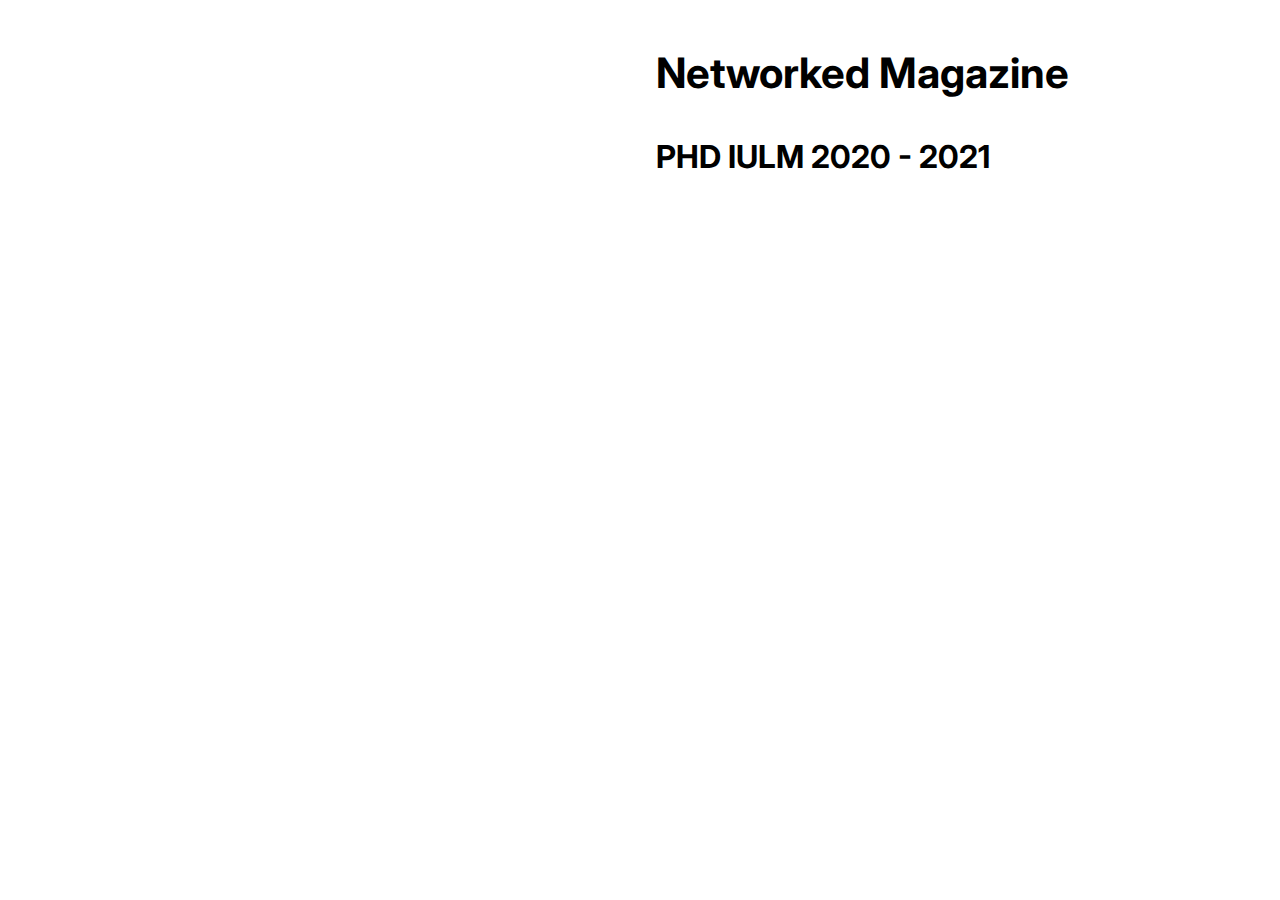
==== homepage.html @ 7fcd6064 "init" ====
<!DOCTYPE html>
<html lang="en">

<head>
	<meta charset="UTF-8">
	<meta name="viewport" content="width=device-width, initial-scale=1.0">
	<title>Networked Magazine</title>

	<link rel="stylesheet" href="https://fonts.googleapis.com/css2?family=Inter:wght@300;500&display=swap">
	<link rel="stylesheet" href="css/style.css" />
	<link rel="stylesheet" href="css/style_home.css" />

	<script src="/js/arena_home.js" defer></script>

</head>

<body>
	<main>
		<div id="channel-images"></div>
		<div id="channel-contents">
			<h1>Networked Magazine</h1>
			<h2>PHD IULM 2020 - 2021</h2>
		</div>
	</main>
</body>

</html>
---- css/style.css ----
html {
  scroll-behavior: smooth;
}

body {
  margin: 0;
  font-family: 'Inter', sans-serif;
  font-size: 21px;
	font-size: clamp(16px, 3vw, 21px);
  line-height: 1.4;
  font-weight: 300;
}

* {
	box-sizing: border-box;
}

nav {
	position: fixed;
	top:0;
	left: 0px;
	right: 0px;

	height: 48px;
	margin: 16px;


	display: flex;
	justify-content: center;
	align-items: center;

	overflow: hidden;
	z-index: 100;

	background-color: #fff;
	border-radius:6px;
	border: 1px solid black;
}

#nav--progress-bar {
  height: 100%;
  width: 0%;
  position: absolute;
  left:0;
  z-index: 0;
}


.nav__home{
	display: block;
  position: absolute;
  left: 16px;
  top: 13px;
  border: 1px solid currentColor;
  width: 22px;
  height: 22px;
  transition: all 0.3s ease;
  border-radius: 50%;
  z-index: 5;
}

.nav__home:hover{
  background-color: #222;

}

.nav__title {
  font-size: 21px;
  font-size: clamp(16px, 3vw, 21px);
  white-space: nowrap;
  overflow: hidden;
  text-overflow: ellipsis;
	font-weight: 300;
  margin: 0 16px;
  z-index: 5;
}

nav svg {
  vertical-align: middle;
  height: 30px;
  width: 30px;
}

.nav__prev {
  transform: scaleX(-1);
}
.nav__next {
   z-index: 5;
}







.about--icon{
  font-size: 15px;
  text-align: center;
  line-height: 25px;
  display: inline-block;
  vertical-align: middle;
  border: 1px solid black;
  border-radius: 50%;
  width: 25px;
  height: 25px;
  transition: all 0.3s ease;

}

.about--icon:hover{
  background: black;
  color: white;
}

header {
	display:flex;
	min-height: 500px;
	height: 66.66vmin;
	margin: 82px 16px;

	border: 1px solid currentColor;
}

.header__cover {
  width: 50%;
}

 header  img {
  object-fit: cover;
  object-position: center;
  margin: 0;
  padding: 0;
}

.header__content {
	width: 50%;
	display: flex;
	flex-direction: column;
	padding: 16px;

	/* padding-top:100px; */

}

header h1 {
  font-size: 42px;
  font-size: clamp(28px, 3vw, 74px);
  line-height: 1.2;
  font-weight: 500;
  margin: 0;

}

header h2 {
  font-size: 32px;
  font-size: clamp(19px, 1.5vw, 28px);
  font-weight: 500;
  max-width: 700px;
}

.authors {
  font-size: 16px;
  margin-top: auto;
  margin-bottom: 0;
}
.tags {
  margin-top: 0;
  display: flex;
  flex-wrap: wrap;
}

ul {
  list-style: none;
  padding-left: 0;
}

.tags li {
  margin: 1px;
  padding: 0 12px;
  border-radius: 15px;
  border: 1px solid currentColor;
  font-weight: 300;
  height: 26px;
  line-height: 22px;
  font-size: 14px;
}


article {
  max-width: 800px;
  margin: 0 auto;
  padding: 0 16px;
}

a {
  color: currentColor;
  text-decoration: none;
}
a:hover {
  text-decoration: none;
}

p {
  margin: 29px 0;
}

.intro {
  font-size: 28px;
  font-weight: 500;
}


.highlighted-text {
	font-size: clamp(24px, 3vw, 36px);

  line-height: 1.3;
  font-weight: 500;
  color: lightslategrey;

}

figure img {
  width: 100%;
  height: auto;
  max-height: 100vh;
  object-fit: cover;

}

figure {
  width: 1040px;
  transform: translateX(-120px);
  height: auto;
  display: block;
  margin: auto;
}

figcaption {
  font-size: 16px;
  margin: 16px auto;
  /* color: lightslategrey; */
}


.embed-content {
position: relative;
padding-bottom: 56.25%;
height: 0;
overflow: hidden;
max-width: 100%;
}

.embed-content iframe {
position: absolute;
top: 0;
left: 0;
width: 100%;
height: 100%;
}

/* Footer e annotazioni */

footer {
  border-top: 1px solid currentColor;
  margin-top: 96px;
  padding: 16px;
}

.note {
  display: inline-block;
  color: currentColor;
  border: 1px solid currentColor;
  border-radius: 16px;
  min-width: 32px;
  height: 24px;
  text-align: center;
  font-size: 14px;
  line-height: 24px;
  vertical-align: top;
  margin: 0 0.25rem;
}

.note:hover {
  /* background-color: currentColor;
  color: white; */
  text-decoration: none;
}


footer ul  {
  margin: 48px 0;
}

.notes li {
  max-width: 800px;
  display: flex;
  margin: 8px auto;
  font-size: 14px;
}

.notes li a {
  /* color: currentColor; */
}

.notes li .note {
  margin-right: 36px;
}

@media (max-width:1024px)  {
  figure {
    width: 100%;
    transform: translateX(0);
  }

  header {
    display: flex;
    flex-flow: row wrap;
	height: auto;
  margin: 82px 16px;

  }
  header .header__content,
  header .header__cover
{
	width: 100%;
  min-height: calc(50vh - 50px);

}




	/* editorial trick */
	h1 br{
		display: none;
  }
  
  h1 {
    font-size: 28px;
    font-size: clamp(28px, 3vw, 74px);
  }

  .intro {
    font-size: 24px;
    font-size: clamp(24px, 3vw, 36px);
  
    line-height: 1.3;
    font-weight: 500;
    
  }

  .note {

    vertical-align: middle;
    border-radius: 14px;
    min-width: 26px;
    height: 20px;

    font-size: 11px;
    line-height: 19px;

    margin: 0 0.25rem;
  }





}

@media (max-width:768px)  {
  .nav__prev{
    margin-left: 48px;
  }

  .nav__next{
    margin-right: 8px;
  }

}
---- css/style_home.css ----
main {
	display: flex;
	overflow-y: hidden;
	height: 100vh;
}

main > * {
	flex: 1;
	overflow-y: scroll;
	padding: 16px;
}

#channel-images figure {
	width: 100%;
	transform: none;
}


.article-card {
	min-height: 300px;
	/* background-color: #eee; */
	padding: 16px;
	border: 1px solid black;
	border-radius: 8px;
	display: flex;
	flex-direction: column;
}

#channel-contents > * + * {
margin-top: 32px;
}

#channel-contents:last-child {
	margin-bottom: 32px;
}

.card--title{
	margin: 8px 0;
}

.card--description{
	margin: 0;
	font-size: 16px;
}

.card--author{
	margin-top: auto;
}
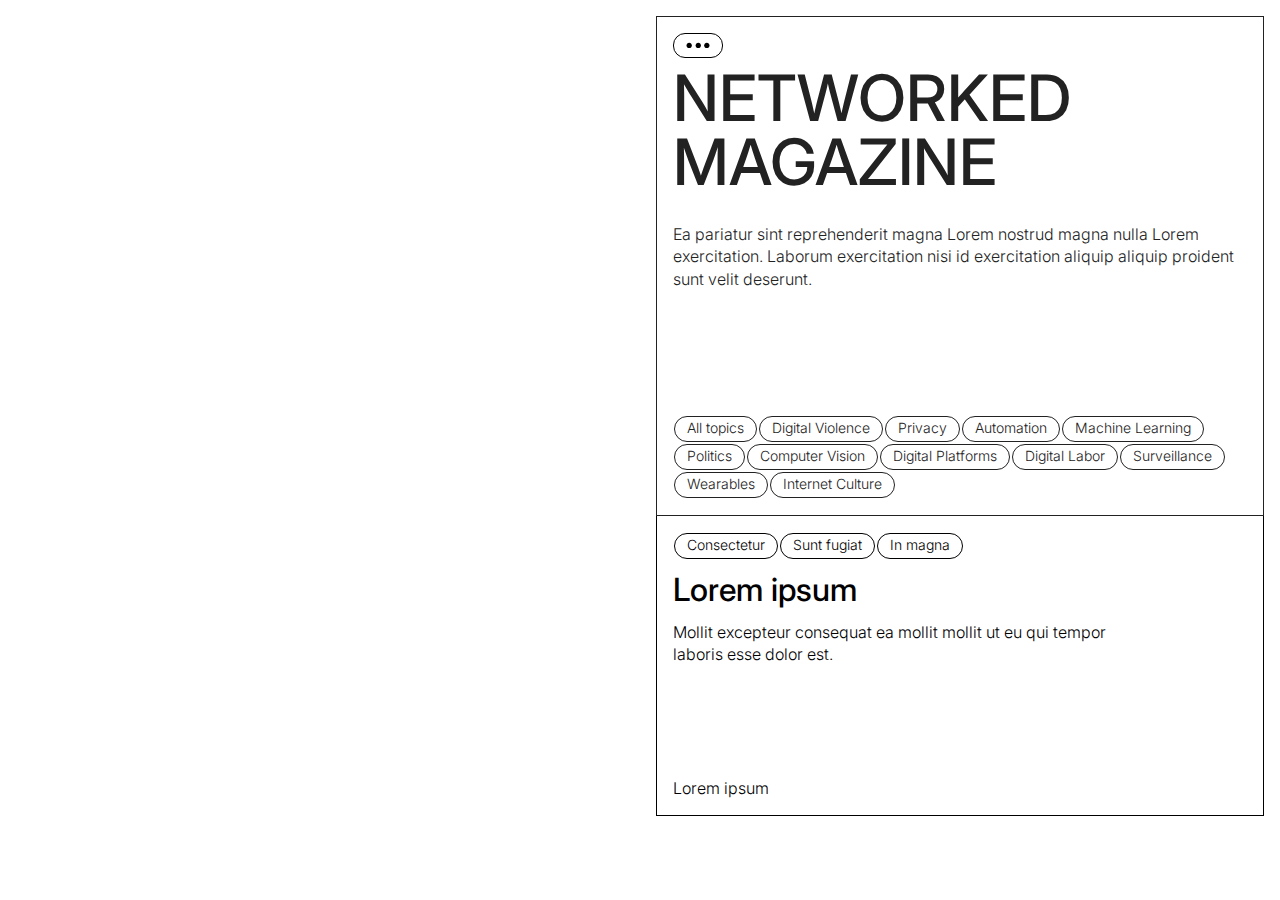
==== commit f9799540: "youtube embed, quote block" ====
--- a/homepage.html
+++ b/homepage.html
@@ -18,8 +18,50 @@
 	<main>
 		<div id="channel-images"></div>
 		<div id="channel-contents">
-			<h1>Networked Magazine</h1>
-			<h2>PHD IULM 2020 - 2021</h2>
+
+		<header class="intro">
+			<button id="toggle-panel" aria-expanded="false" aria-label="ToggleAbout">
+				<svg viewBox="0 0 80 50" fill="none" xmlns="http://www.w3.org/2000/svg">
+					<path fill="currentColor"
+						d="M53.3721 24.814C53.3721 28.0249 55.9751 30.6279 59.186 30.6279C62.397 30.6279 65 28.0249 65 24.814C65 21.603 62.397 19 59.186 19C55.9751 19 53.3721 21.603 53.3721 24.814Z" />
+					<path fill="currentColor"
+						d="M34.7674 24.814C34.7674 28.0249 37.3704 30.6279 40.5814 30.6279C43.7924 30.6279 46.3953 28.0249 46.3953 24.814C46.3953 21.603 43.7924 19 40.5814 19C37.3704 19 34.7674 21.603 34.7674 24.814Z" />
+					<path fill="currentColor"
+						d="M15 24.814C15 28.0249 17.603 30.6279 20.814 30.6279C24.0249 30.6279 26.6279 28.0249 26.6279 24.814C26.6279 21.603 24.0249 19 20.814 19C17.603 19 15 21.603 15 24.814Z" />
+				</svg>
+			</button>
+			<div class="intro--header">
+				<h1>Networked Magazine</h1>
+				<p>Ea pariatur sint reprehenderit magna Lorem nostrud magna nulla Lorem exercitation. Laborum exercitation nisi id exercitation aliquip aliquip proident sunt velit deserunt.</p>
+			</div>
+			<ul class="tags flex--bottom">
+				<li class="showAll">All topics</li>
+				<li>Digital Violence </li>
+				<li>Privacy </li>
+				<li>Automation </li>
+				<li>Machine Learning </li>
+				<li>Politics </li>
+				<li>Computer Vision </li>
+				<li>Digital Platforms</li>
+				<li>Digital Labor </li>
+				<li>Surveillance </li>
+				<li>Wearables </li>
+				<li>Internet Culture </li>
+			</ul>
+		</header>
+
+
+		<div class="article-card">
+				<ul class="tags">
+					<li>Consectetur</li>
+					<li>Sunt fugiat</li>
+					<li>In magna </li>
+				</ul>
+				<h2 class="card--title">Lorem ipsum</h2>
+				<h3 class="card--description">Mollit excepteur consequat ea mollit mollit ut eu qui tempor laboris esse dolor est.</h3>
+				<p class="card--author">Lorem ipsum</p>
+		</div>
+
 		</div>
 	</main>
 </body>
--- a/css/style.css
+++ b/css/style.css
@@ -258,6 +258,22 @@
 width: 100%;
 height: 100%;
 }
+
+
+/* Quotes */
+
+.quote {
+	border-left: 1px solid #ccc;
+	padding: 0 1em;
+}
+
+.quote h2 {
+	font-style: italic;
+	font-weight: 300;
+	margin
+
+}
+
 
 /* Footer e annotazioni */
 
@@ -335,7 +351,7 @@
 	h1 br{
 		display: none;
   }
-  
+
   h1 {
     font-size: 28px;
     font-size: clamp(28px, 3vw, 74px);
@@ -344,10 +360,10 @@
   .intro {
     font-size: 24px;
     font-size: clamp(24px, 3vw, 36px);
-  
+
     line-height: 1.3;
     font-weight: 500;
-    
+
   }
 
   .note {
--- a/css/style_home.css
+++ b/css/style_home.css
@@ -1,48 +1,148 @@
+html,
+body{
+	font-size: 16px;
+	font-weight: 300;
+}
+
+/* Main */
+
 main {
-	display: flex;
-	overflow-y: hidden;
-	height: 100vh;
+    display: flex;
+    overflow-y: hidden;
+    height: 100vh;
 }
 
 main > * {
-	flex: 1;
-	overflow-y: scroll;
-	padding: 16px;
+    flex: 1;
+    overflow-y: scroll;
+    padding: 16px;
+}
+
+#channel-images {
+	overflow-x: hidden;
 }
 
 #channel-images figure {
-	width: 100%;
 	transform: none;
 }
 
+#channel-images figure img {
+    height: 500px;
+    width: auto;
+}
+
+
+
+/* Header */
+
+header,
+.about {
+	height: 450px;
+    margin: 0;
+    display: flex;
+    flex-direction: column;
+    justify-content: flex-start;
+    padding: 16px;
+    color: #222;
+    background-color: white;
+}
+
+.flex--bottom {
+    margin-top: auto;
+    margin-bottom: 0;
+}
+
+.intro__header {
+    margin-bottom: 21px;
+}
+
+.intro h1 {
+    font-size: 49px;
+    font-size: clamp(42px, 5vw, 72px);
+    line-height: 1;
+    font-weight: 500;
+    text-transform: uppercase;
+    margin: 8px 0;
+}
+
+.intro p {
+	font-size: 16px;
+	font-weight: 300;
+}
+
+#toggle-panel {
+	flex-shrink: 0;
+    position: relative;
+    margin: 0;
+    width: 50px;
+    height: 25px;
+    cursor: pointer;
+    background: white;
+    border: 1px solid currentColor;
+    border-radius: 12px;
+    transition: background-color 0.5s ease, color 0.5s ease;
+}
+
+input:focus,
+button:focus {
+    outline: none;
+}
+
+#toggle-panel svg {
+    width: 100%;
+    height: 100%;
+    position: absolute;
+    top: 0;
+    left: 0;
+}
+
+#toggle-panel:hover {
+    background-color: #ddd;
+}
+
+#toggle-panel[aria-expanded="true"] {
+    color: #eee;
+    background-color: #222;
+    border: none;
+}
+
+
+/* Cards */
 
 .article-card {
-	min-height: 300px;
-	/* background-color: #eee; */
-	padding: 16px;
-	border: 1px solid black;
-	border-radius: 8px;
-	display: flex;
+    min-height: 300px;
+    padding: 16px;
+    border: 1px solid black;
+    border-top: none;
+    display: flex;
 	flex-direction: column;
 }
 
-#channel-contents > * + * {
-margin-top: 32px;
+.article-card ul {
+	margin: 0;
 }
 
-#channel-contents:last-child {
-	margin-bottom: 32px;
+
+
+#channel-contents > *:last-child {
+    margin-bottom: 32px;
 }
 
-.card--title{
+.card--title {
+	font-size: 32px;
+	font-weight: 500;
 	margin: 8px 0;
+	max-width: 45ch;
 }
 
-.card--description{
-	margin: 0;
+.card--description {
+    margin: 0;
 	font-size: 16px;
+	font-weight: 300;
+	max-width: 45ch;
 }
 
-.card--author{
+.card--author {
 	margin-top: auto;
-}
+	margin-bottom: 0;
+}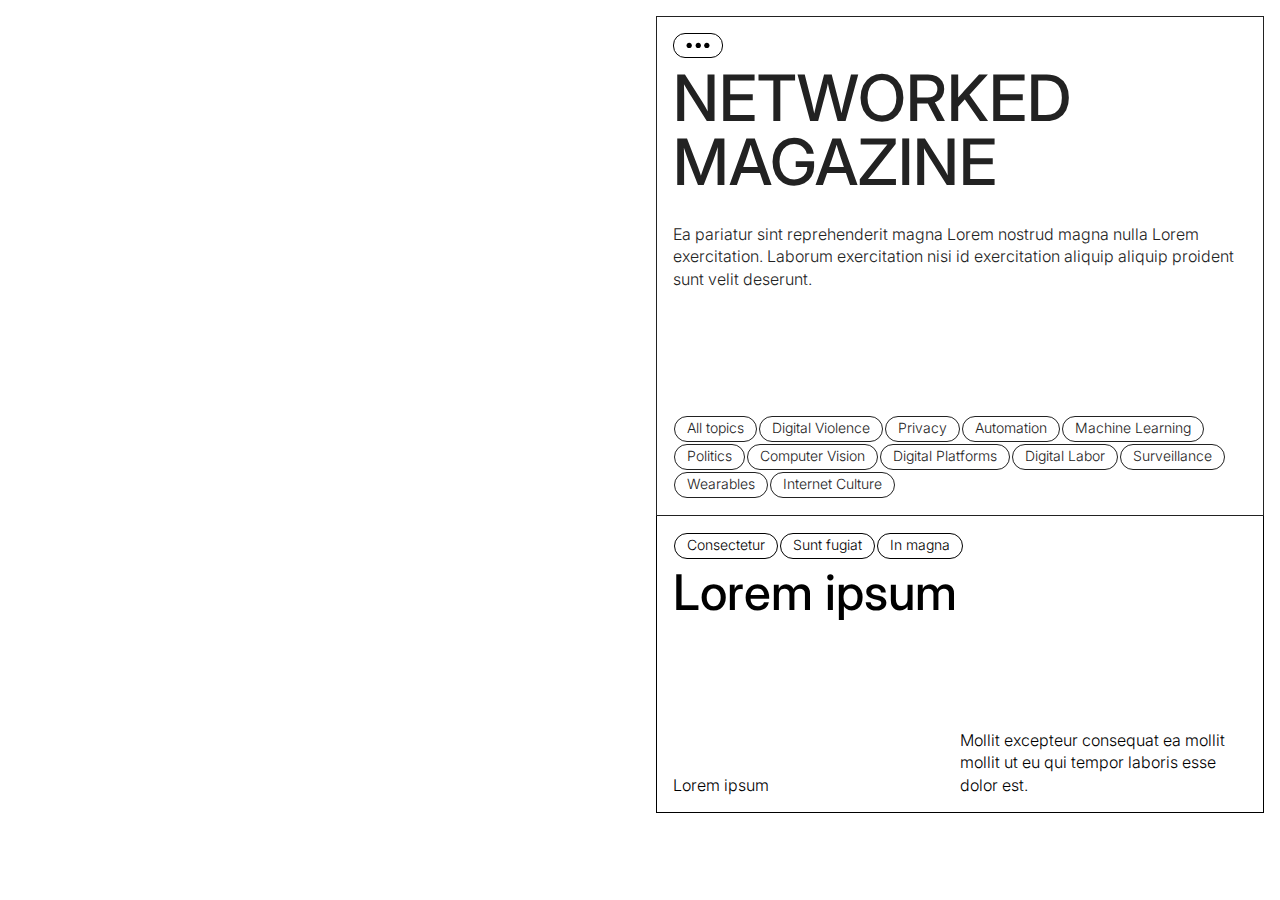
==== commit 605ac97a: "homepage articles card" ====
--- a/homepage.html
+++ b/homepage.html
@@ -58,9 +58,11 @@
 					<li>In magna </li>
 				</ul>
 				<h2 class="card--title">Lorem ipsum</h2>
-				<h3 class="card--description">Mollit excepteur consequat ea mollit mollit ut eu qui tempor laboris esse dolor est.</h3>
-				<p class="card--author">Lorem ipsum</p>
-		</div>
+				<div class="card--info">
+					<p class="card--author">Lorem ipsum</p>
+					<h3 class="card--description">Mollit excepteur consequat ea mollit mollit ut eu qui tempor laboris esse dolor est.</h3>
+				</div>
+			</div>
 
 		</div>
 	</main>
--- a/css/style.css
+++ b/css/style.css
@@ -249,6 +249,7 @@
 height: 0;
 overflow: hidden;
 max-width: 100%;
+margin: 42px 0;
 }
 
 .embed-content iframe {
--- a/css/style_home.css
+++ b/css/style_home.css
@@ -110,7 +110,7 @@
 /* Cards */
 
 .article-card {
-    min-height: 300px;
+    min-height: 33vh;
     padding: 16px;
     border: 1px solid black;
     border-top: none;
@@ -129,20 +129,41 @@
 }
 
 .card--title {
-	font-size: 32px;
+	flex: 1;
+	/* font-size: 32px; */
 	font-weight: 500;
 	margin: 8px 0;
 	max-width: 45ch;
 }
 
+h2.card--title  {
+	font-size: 36px;
+    font-size: clamp(32px, 4vw, 49px);
+    line-height: 1;
+    font-weight: 500;
+    /* text-transform: uppercase; */
+}
+
+.card--info{
+	display: flex;
+	align-items: flex-end;
+}
+
 .card--description {
-    margin: 0;
+	justify-self: flex-end;
+	flex-basis: 50%;
+	flex-grow: 0.5;
+	flex-shrink: 1;
+	margin: 0;
 	font-size: 16px;
 	font-weight: 300;
 	max-width: 45ch;
 }
 
 .card--author {
-	margin-top: auto;
+	flex-basis: 50%;
+	flex-grow: 0.5;
+	flex-shrink: 0;
+	/* margin-top: auto; */
 	margin-bottom: 0;
 }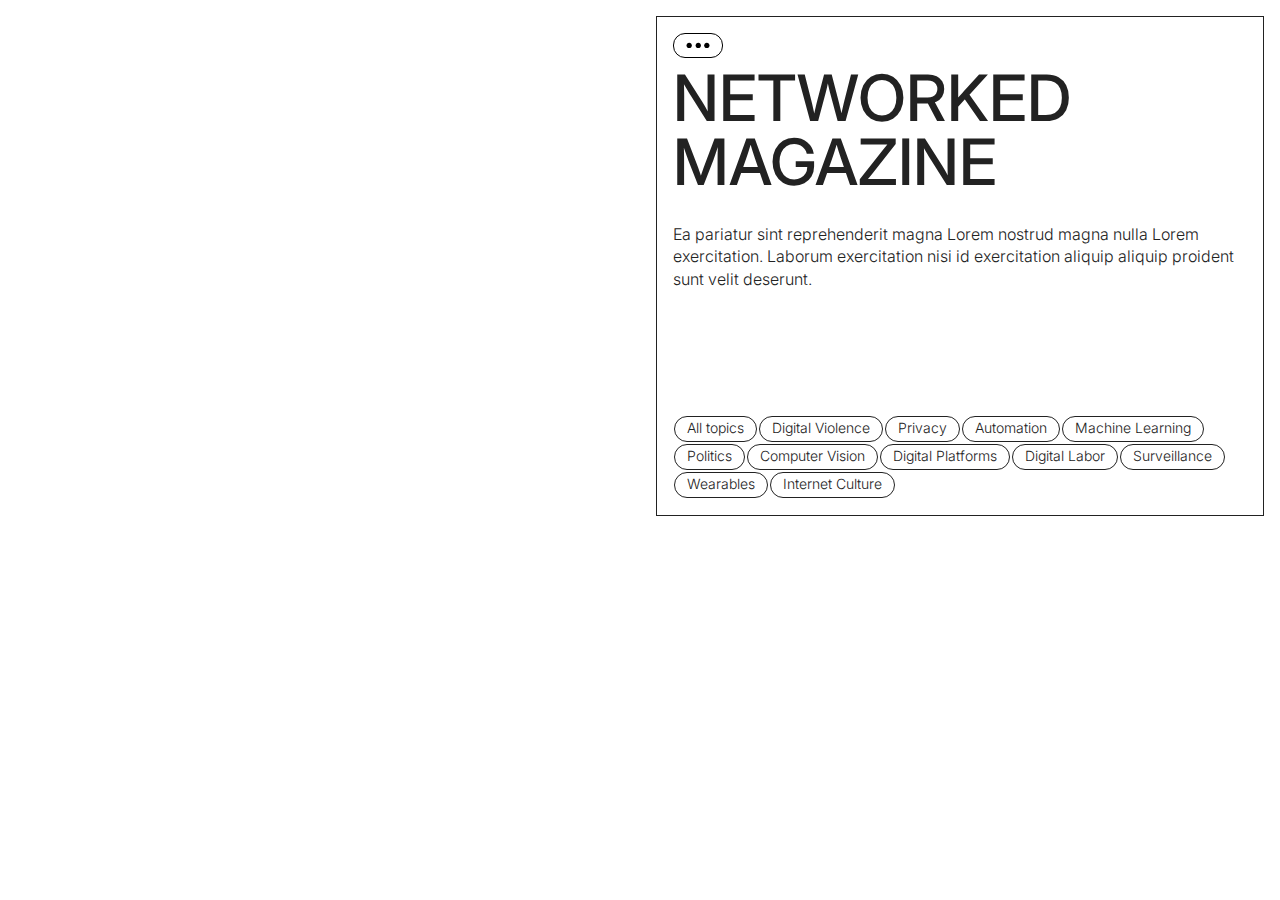
==== commit 2d081cbc: "intersection observer" ====
--- a/homepage.html
+++ b/homepage.html
@@ -17,7 +17,7 @@
 <body>
 	<main>
 		<div id="channel-images"></div>
-		<div id="channel-contents">
+		<div id="channel-contents" data-wrapper>
 
 		<header class="intro">
 			<button id="toggle-panel" aria-expanded="false" aria-label="ToggleAbout">
@@ -51,7 +51,7 @@
 		</header>
 
 
-		<div class="article-card">
+		<!-- <div class="article-card">
 				<ul class="tags">
 					<li>Consectetur</li>
 					<li>Sunt fugiat</li>
@@ -62,7 +62,7 @@
 					<p class="card--author">Lorem ipsum</p>
 					<h3 class="card--description">Mollit excepteur consequat ea mollit mollit ut eu qui tempor laboris esse dolor est.</h3>
 				</div>
-			</div>
+			</div> -->
 
 		</div>
 	</main>
--- a/css/style_home.css
+++ b/css/style_home.css
@@ -24,13 +24,23 @@
 
 #channel-images figure {
 	transform: none;
+	position: absolute;
+	top: 50%;
+	left: 25%;
+	transform: translate(-50%, -50%);
+	opacity: 0;
+	transition: opacity 0.5s ease;
+	pointer-events: none;
 }
 
 #channel-images figure img {
-    height: 500px;
+    height: 400px;
     width: auto;
 }
 
+.is-inview {
+	opacity: 1!important;
+}
 
 
 /* Header */
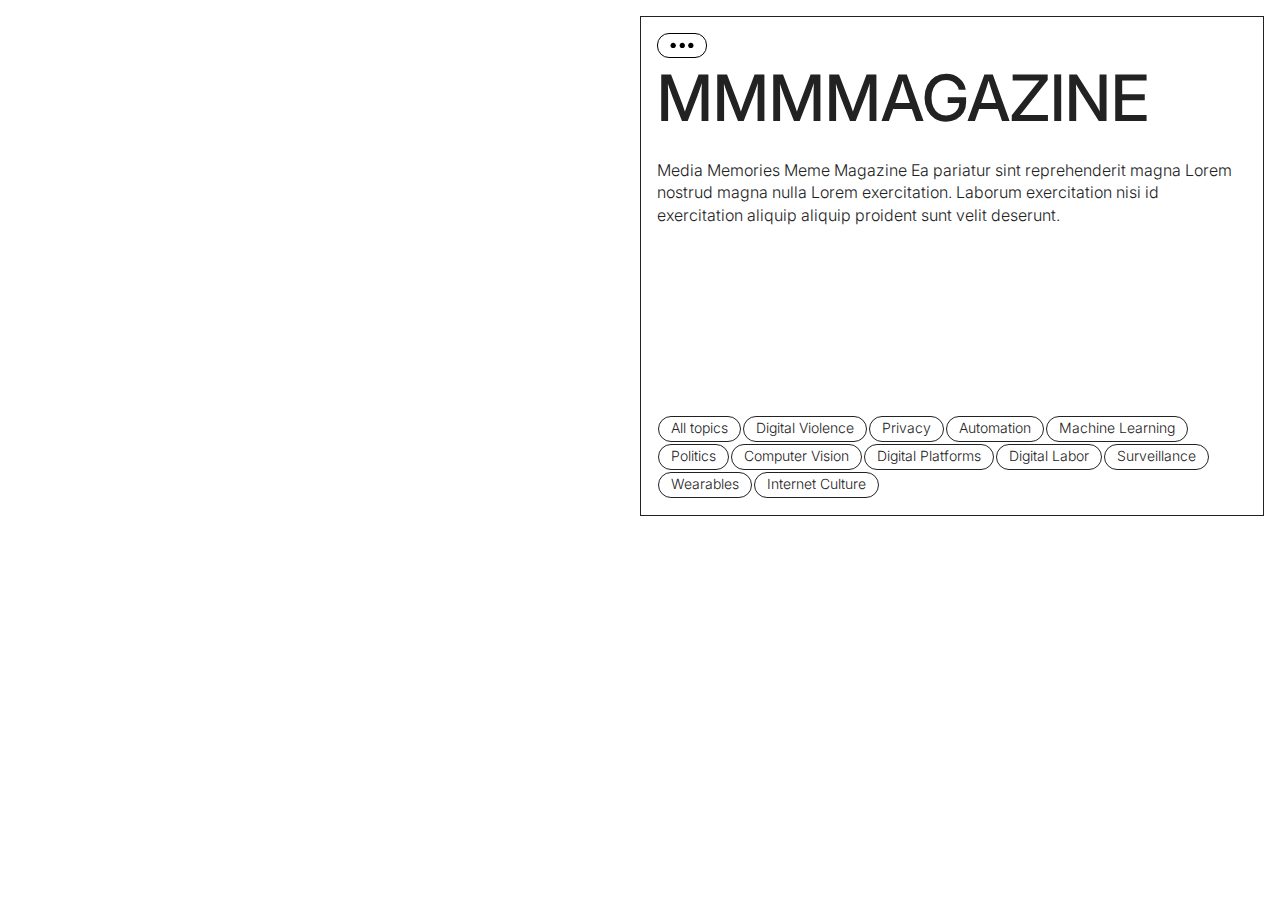
==== commit 857f5151: "image position" ====
--- a/homepage.html
+++ b/homepage.html
@@ -4,7 +4,7 @@
 <head>
 	<meta charset="UTF-8">
 	<meta name="viewport" content="width=device-width, initial-scale=1.0">
-	<title>Networked Magazine</title>
+	<title>M4gazine</title>
 
 	<link rel="stylesheet" href="https://fonts.googleapis.com/css2?family=Inter:wght@300;500&display=swap">
 	<link rel="stylesheet" href="css/style.css" />
@@ -31,8 +31,8 @@
 				</svg>
 			</button>
 			<div class="intro--header">
-				<h1>Networked Magazine</h1>
-				<p>Ea pariatur sint reprehenderit magna Lorem nostrud magna nulla Lorem exercitation. Laborum exercitation nisi id exercitation aliquip aliquip proident sunt velit deserunt.</p>
+				<h1>MMMMagazine</h1>
+				<p>Media Memories Meme Magazine Ea pariatur sint reprehenderit magna Lorem nostrud magna nulla Lorem exercitation. Laborum exercitation nisi id exercitation aliquip aliquip proident sunt velit deserunt.</p>
 			</div>
 			<ul class="tags flex--bottom">
 				<li class="showAll">All topics</li>
--- a/css/style_home.css
+++ b/css/style_home.css
@@ -20,22 +20,26 @@
 
 #channel-images {
 	overflow-x: hidden;
+	padding: 0;
 }
 
 #channel-images figure {
 	transform: none;
 	position: absolute;
 	top: 50%;
-	left: 25%;
-	transform: translate(-50%, -50%);
+	max-width: 50%;
+
+	/* left: 25%; */
+
+	transform: translate(25%, -50%);
 	opacity: 0;
 	transition: opacity 0.5s ease;
-	pointer-events: none;
 }
 
 #channel-images figure img {
-    height: 400px;
-    width: auto;
+	height: 500px;
+	width: auto;
+	max-width: 100%;
 }
 
 .is-inview {
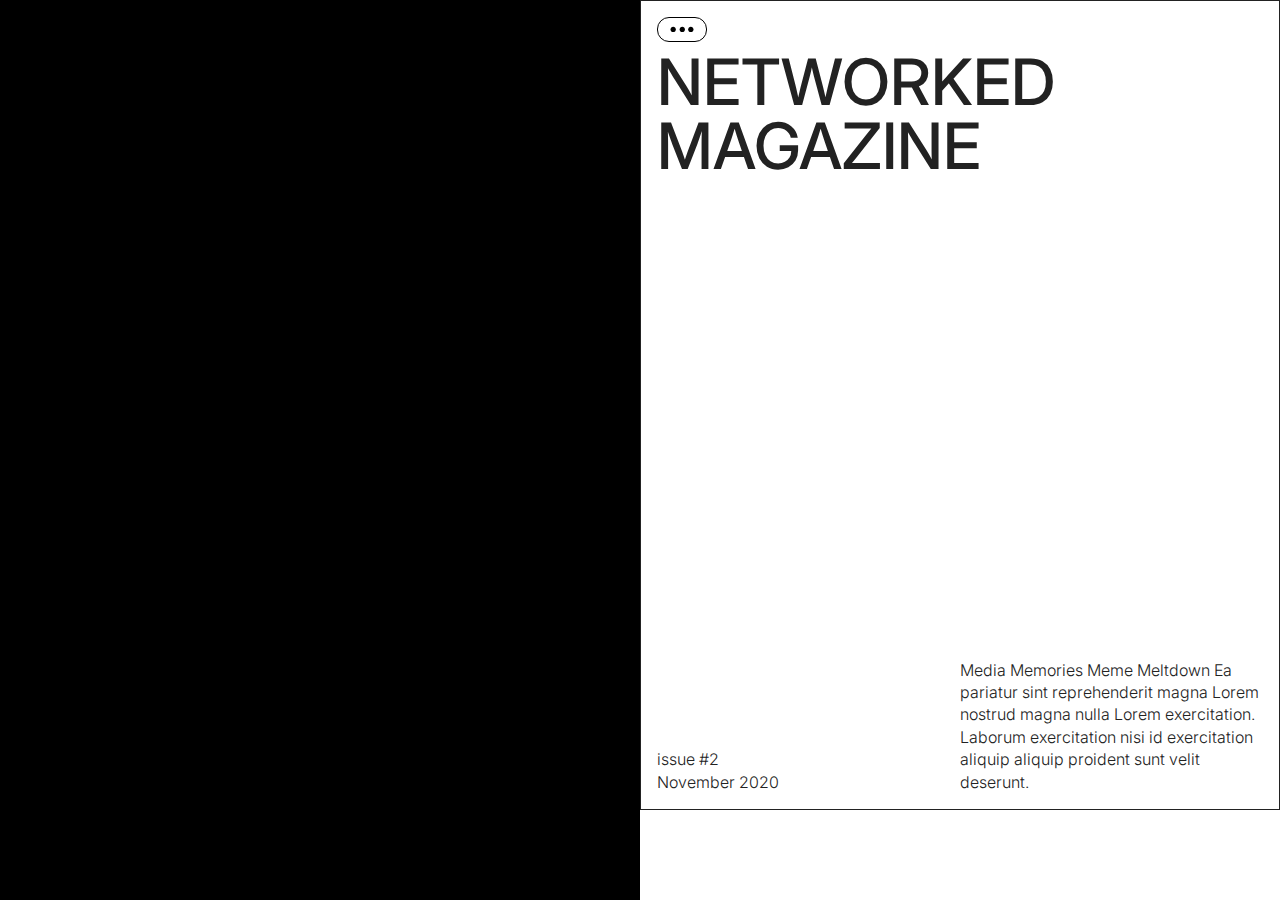
==== commit d74dc50d: "about panel, cards height, figures dimension" ====
--- a/homepage.html
+++ b/homepage.html
@@ -11,14 +11,56 @@
 	<link rel="stylesheet" href="css/style_home.css" />
 
 	<script src="/js/arena_home.js" defer></script>
+	<script src="/js/panelOverlay.js" defer></script>
 
 </head>
 
 <body>
 	<main>
-		<div id="channel-images"></div>
+		<div id="channel-images">
+			<div id="about" class="about">
+				<p>
+					Networked Magazine is the outcome of a Amet aute deserunt sint anim eu sunt magna dolore dolor esse fugiat tempor et dolore. Sit amet duis nostrud commodo. Velit consectetur ut voluptate ea ullamco. Dolore ullamco enim aliquip veniam laboris velit eiusmod deserunt. Officia nostrud do sit dolore enim consectetur dolore. Enim id dolore officia cupidatat in ut veniam laboris Lorem culpa qui.
+				</p>
+
+				<p>Visual and Media Studies<br>Università IULM, November 2020 Milan.</p>
+
+				<dl>
+					<dt>Professor</dt>
+					<dd>Manuel Ehrenfeld</dd>
+				</dl>
+				<!-- <dl>
+
+
+					<dt>Assistant</dt>
+					<dd>Francesco Luzzana</dd>
+
+				</dl> -->
+				<dl>
+
+					<dt>Coordinator</dt>
+					<dd>Alessandra Bonanomi</dd>
+
+
+				</dl>
+				<dl>
+
+					<dt>Authors</dt>
+
+					<dd class="students">
+						<li>Piero Villa</li>
+						<li>Valentina Bartalesi</li>
+						<li>Federico Cantoni</li>
+						<li>Sara Colombini</li>
+						<li>Pietro Lafiandra</li>
+						<li>Camilla Balbi</li>
+						<li>Giulio Sangiorgio</li>
+					</dd>
+				</dl>
+			</div>
+
+		</div>
 		<div id="channel-contents" data-wrapper>
-
 		<header class="intro">
 			<button id="toggle-panel" aria-expanded="false" aria-label="ToggleAbout">
 				<svg viewBox="0 0 80 50" fill="none" xmlns="http://www.w3.org/2000/svg">
@@ -31,23 +73,17 @@
 				</svg>
 			</button>
 			<div class="intro--header">
-				<h1>MMMMagazine</h1>
-				<p>Media Memories Meme Magazine Ea pariatur sint reprehenderit magna Lorem nostrud magna nulla Lorem exercitation. Laborum exercitation nisi id exercitation aliquip aliquip proident sunt velit deserunt.</p>
+				<h1>Networked Magazine</h1>
 			</div>
-			<ul class="tags flex--bottom">
-				<li class="showAll">All topics</li>
-				<li>Digital Violence </li>
-				<li>Privacy </li>
-				<li>Automation </li>
-				<li>Machine Learning </li>
-				<li>Politics </li>
-				<li>Computer Vision </li>
-				<li>Digital Platforms</li>
-				<li>Digital Labor </li>
-				<li>Surveillance </li>
-				<li>Wearables </li>
-				<li>Internet Culture </li>
-			</ul>
+			<div class="card--info flex--bottom">
+				<p>
+					issue #2
+					<br/>
+					November 2020
+				</p>
+				<p>Media Memories Meme Meltdown Ea pariatur sint reprehenderit magna Lorem nostrud magna nulla Lorem exercitation. Laborum exercitation nisi id exercitation aliquip aliquip proident sunt velit deserunt.</p>
+
+			</div>
 		</header>
 
 
--- a/css/style_home.css
+++ b/css/style_home.css
@@ -15,30 +15,29 @@
 main > * {
     flex: 1;
     overflow-y: scroll;
-    padding: 16px;
+	padding: 16px;
+	padding-left: 0;
 }
 
 #channel-images {
-	overflow-x: hidden;
+	background: #000;
 	padding: 0;
+	z-index: 0;
 }
 
 #channel-images figure {
 	transform: none;
 	position: absolute;
 	top: 50%;
-	max-width: 50%;
-
-	/* left: 25%; */
-
-	transform: translate(25%, -50%);
 	opacity: 0;
+	left: 25%;
+	padding: 0 64px;
 	transition: opacity 0.5s ease;
 }
 
 #channel-images figure img {
-	height: 500px;
-	width: auto;
+	height: 600px;
+	object-fit: contain;
 	max-width: 100%;
 }
 
@@ -46,16 +45,21 @@
 	opacity: 1!important;
 }
 
+#channel-contents{
+	position: relative;
+	z-index: 10;
+	background: white;
+	padding: 0;
+}
 
 /* Header */
 
-header,
-.about {
-	height: 450px;
+header {
+	height: 90vh;
     margin: 0;
     display: flex;
     flex-direction: column;
-    justify-content: flex-start;
+	justify-content: flex-start;
     padding: 16px;
     color: #222;
     background-color: white;
@@ -67,7 +71,8 @@
 }
 
 .intro__header {
-    margin-bottom: 21px;
+	margin-bottom: 21px;
+	flex-grow: 1;
 }
 
 .intro h1 {
@@ -121,10 +126,70 @@
 }
 
 
+/* About */
+
+.about {
+	height: 90vh;
+	color: black;
+	background-color: white;
+	padding: 16px;
+
+	display: flex;
+	flex-direction: column;
+	justify-content: flex-end;
+	opacity: 1;
+
+	transform: translateX(100%);
+	/* transition: opacity 1s ease; */
+	transition: transform 1s ease;
+}
+
+.active {
+	/* opacity: 1; */
+	transform: translateX(0);
+}
+
+.about > * {
+		max-width: 70ch;
+}
+
+dl {
+
+	display: flex;
+	flex-wrap: wrap;
+	font-weight: 300;
+	margin: 0;
+	margin-top: 32px;
+  }
+
+  dt {
+	flex-basis: 25%;
+
+  }
+  dd {
+	margin-left: auto;
+	flex-basis: 75%;
+  }
+
+  .students li {
+	  width: auto;
+	  display: inline;
+	}
+
+	.students > li:after {
+		content: ', ';
+		white-space: pre;
+	}
+
+	.students > li:last-of-type:after {
+	content: '';
+	white-space: pre;
+  }
+
 /* Cards */
 
 .article-card {
-    min-height: 33vh;
+    min-height: 40vh;
     padding: 16px;
     border: 1px solid black;
     border-top: none;
@@ -136,15 +201,12 @@
 	margin: 0;
 }
 
-
-
 #channel-contents > *:last-child {
-    margin-bottom: 32px;
+    margin-bottom: 40vh;
 }
 
 .card--title {
 	flex: 1;
-	/* font-size: 32px; */
 	font-weight: 500;
 	margin: 8px 0;
 	max-width: 45ch;
@@ -155,7 +217,6 @@
     font-size: clamp(32px, 4vw, 49px);
     line-height: 1;
     font-weight: 500;
-    /* text-transform: uppercase; */
 }
 
 .card--info{
@@ -163,10 +224,15 @@
 	align-items: flex-end;
 }
 
+.card--info > * {
+	flex-basis: 50%;
+	flex-grow: 0.5;
+	margin: 0;
+}
+
 .card--description {
 	justify-self: flex-end;
-	flex-basis: 50%;
-	flex-grow: 0.5;
+
 	flex-shrink: 1;
 	margin: 0;
 	font-size: 16px;
@@ -175,9 +241,6 @@
 }
 
 .card--author {
-	flex-basis: 50%;
-	flex-grow: 0.5;
 	flex-shrink: 0;
-	/* margin-top: auto; */
 	margin-bottom: 0;
 }